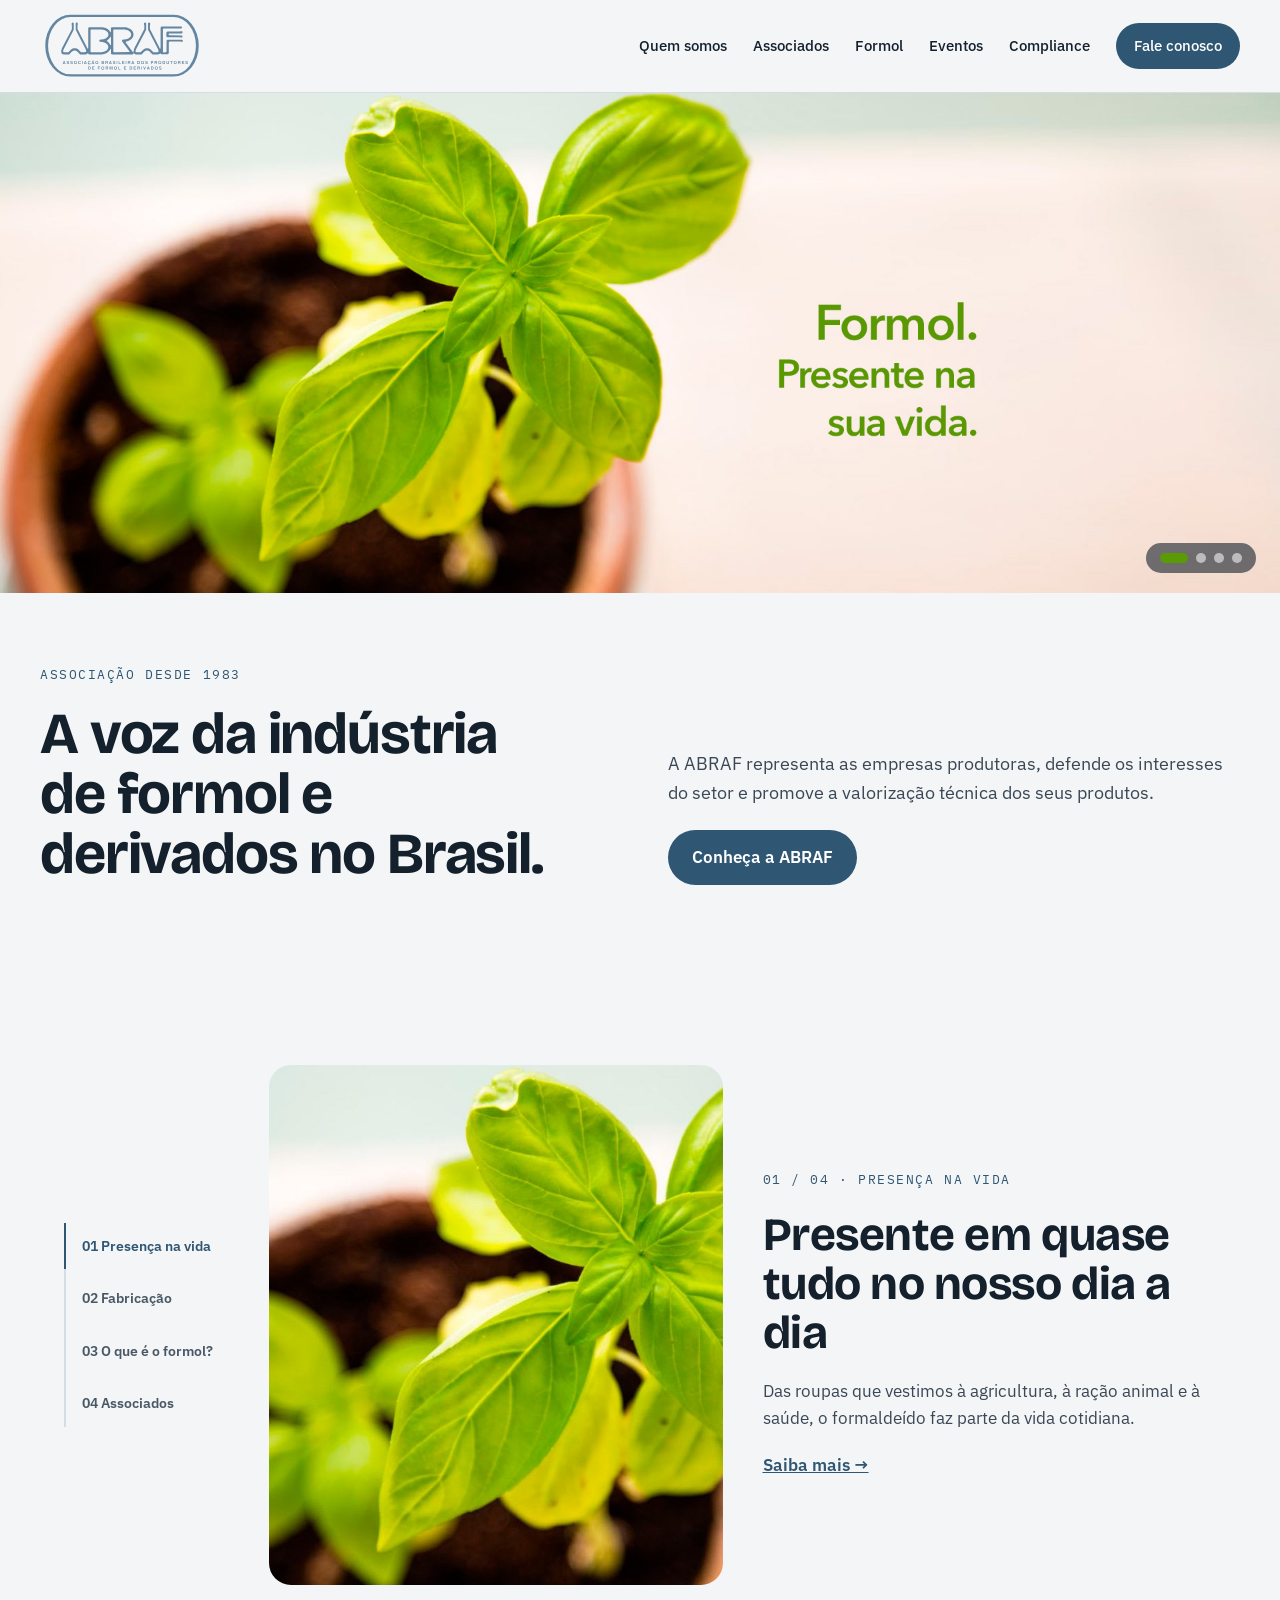
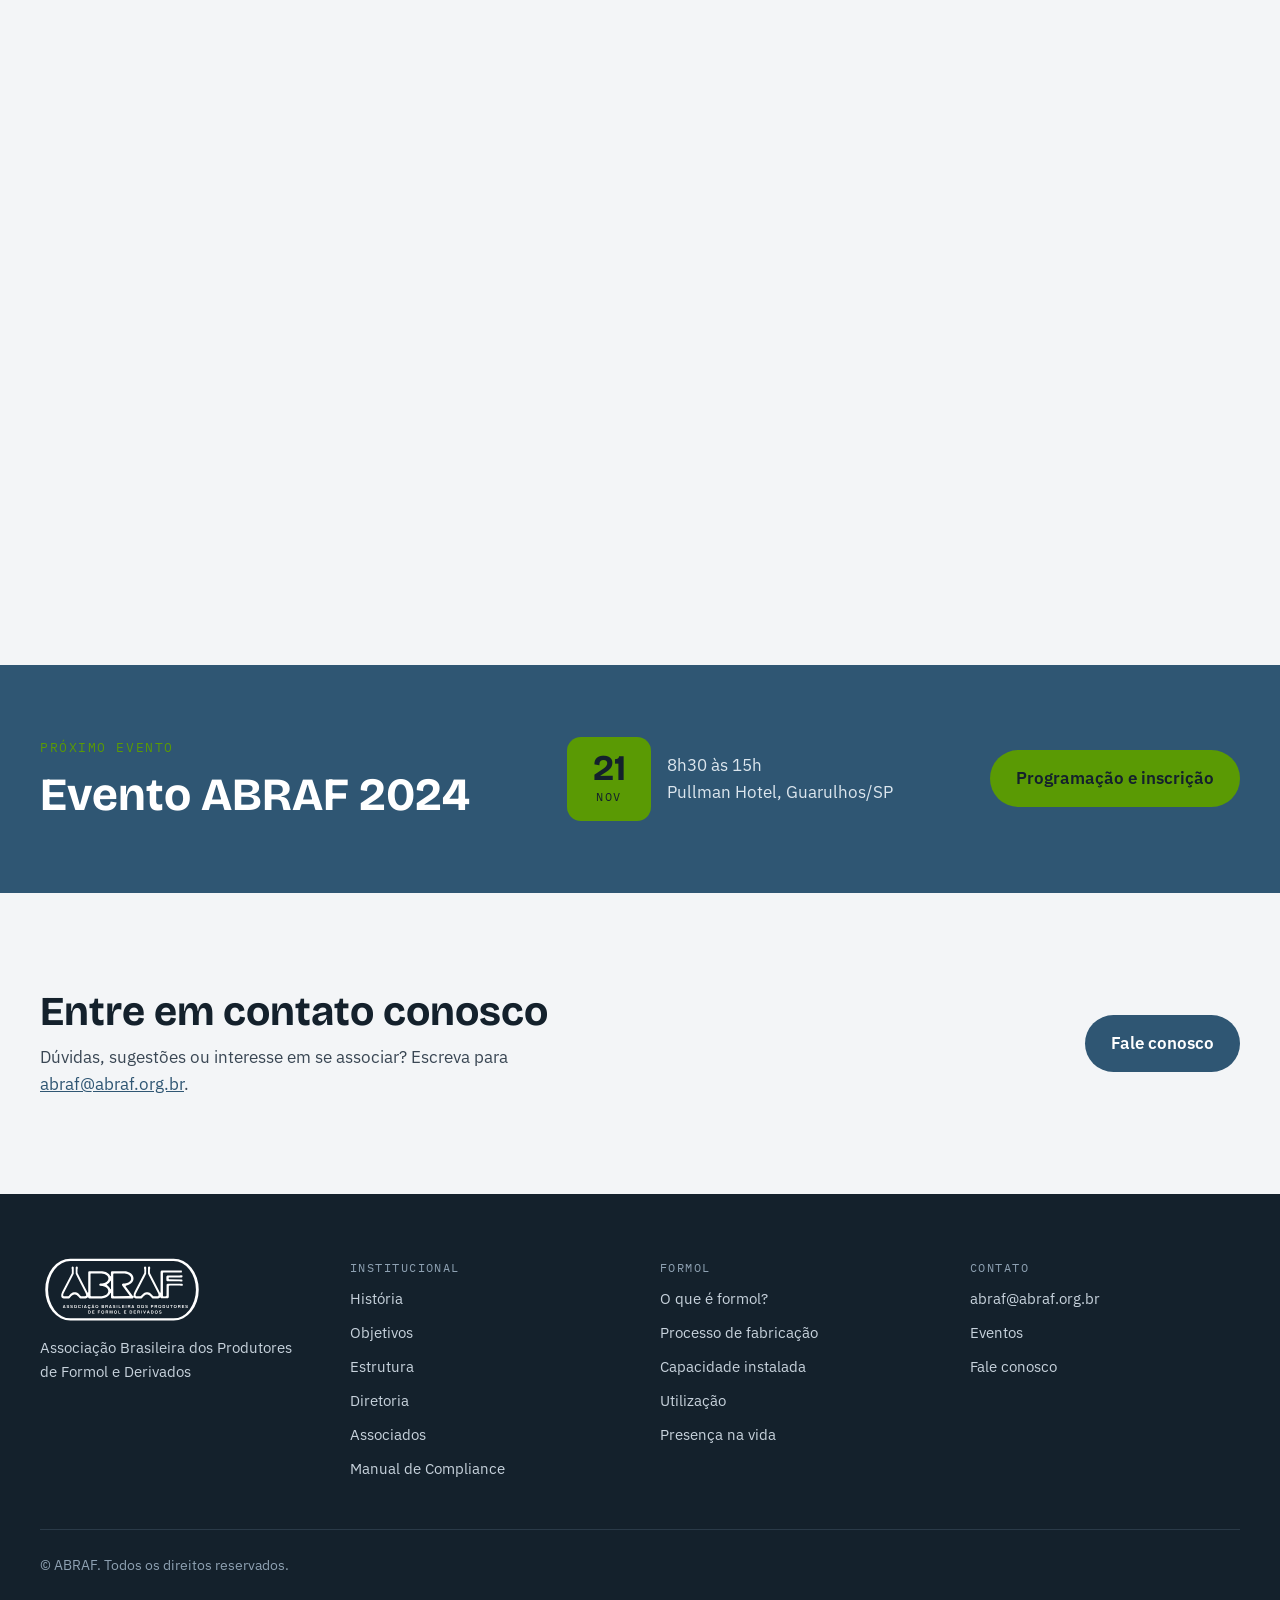
==== index.html @ f97d3451 "Primeira versão do novo site da ABRAF Site estático (HTML, CSS e JS puro) com as páginas Início, Que" ====
<!doctype html>
<html lang="pt-BR">
<head>
<meta charset="utf-8">
<meta name="viewport" content="width=device-width, initial-scale=1">
<title>ABRAF — Associação Brasileira dos Produtores de Formol e Derivados</title>
<meta name="description" content="A ABRAF representa as empresas produtoras de formol e derivados no Brasil e promove o desenvolvimento, a proteção e a valorização técnica dos seus produtos.">
<meta property="og:type" content="website">
<meta property="og:title" content="ABRAF — Associação Brasileira dos Produtores de Formol e Derivados">
<meta property="og:description" content="A ABRAF representa as empresas produtoras de formol e derivados no Brasil e promove o desenvolvimento, a proteção e a valorização técnica dos seus produtos.">
<meta property="og:image" content="img/banner-1-presente-na-sua-vida.jpg">
<meta property="og:locale" content="pt_BR">
<link rel="icon" href="img/favicon.svg" type="image/svg+xml">
<link rel="preconnect" href="https://fonts.googleapis.com">
<link rel="preconnect" href="https://fonts.gstatic.com" crossorigin>
<link href="https://fonts.googleapis.com/css2?family=Bricolage+Grotesque:opsz,wght@12..96,500;12..96,700&amp;family=IBM+Plex+Mono:wght@500&amp;family=IBM+Plex+Sans:wght@400;500;600&amp;display=swap" rel="stylesheet">
<link rel="stylesheet" href="css/style.css">
<script src="js/site.js" defer></script>
</head>
<body>
<div style="font-family: 'IBM Plex Sans', system-ui, sans-serif; color: #14212C; background: #F3F5F7; font-size: 17px; line-height: 1.6">

<header style="position: sticky; top: 0; z-index: 20; border-bottom: 1px solid #D5DCE3; background: #F3F5F7">
<div style="max-width: 1200px; margin: 0 auto; padding: 14px 24px; display: flex; flex-wrap: wrap; align-items: center; justify-content: space-between; gap: 16px">
<a href="index.html" aria-label="ABRAF — página inicial" style="display: flex; align-items: center; text-decoration: none; color: #14212C">
<img src="img/logo-abraf.svg" alt="ABRAF — Associação Brasileira dos Produtores de Formol e Derivados" style="height: 64px; width: auto; display: block">
</a>
<nav class="navlinks" aria-label="Principal" style="display: flex; flex-wrap: wrap; align-items: center; gap: 6px 26px; font-size: 15px; font-weight: 500">
<a class="nl" href="quem-somos.html">Quem somos</a>
<a class="nl" href="quem-somos.html#associados">Associados</a>
<a class="nl" href="formol.html">Formol</a>
<a class="nl" href="eventos.html">Eventos</a>
<a class="nl" href="compliance.html">Compliance</a>
<a class="btn-p" href="contato.html" style="background: #2F5673; color: #FFFFFF; text-decoration: none; padding: 11px 18px; border-radius: 999px">Fale conosco</a>
</nav>
<button class="burger" type="button" aria-label="Abrir menu" aria-expanded="false" aria-controls="menu-mobile" data-menu-toggle style="width: 48px; height: 48px; align-items: center; justify-content: center; background: transparent; border: 1px solid #D5DCE3; border-radius: 12px; color: #14212C; cursor: pointer; padding: 0">
<span class="icon-open"><svg width="22" height="22" viewBox="0 0 24 24" fill="none" stroke="currentColor" stroke-width="2" stroke-linecap="round" aria-hidden="true"><path d="M4 7h16"></path><path d="M4 12h16"></path><path d="M4 17h16"></path></svg></span>
<span class="icon-close"><svg width="22" height="22" viewBox="0 0 24 24" fill="none" stroke="currentColor" stroke-width="2" stroke-linecap="round" aria-hidden="true"><path d="M6 6l12 12"></path><path d="M18 6L6 18"></path></svg></span>
</button>
</div>
<nav class="mpanel" id="menu-mobile" aria-label="Menu" hidden style="flex-direction: column; padding: 8px 24px 24px; border-top: 1px solid #D5DCE3; background: #F3F5F7">
<a class="mlink" href="quem-somos.html" style="display: flex; align-items: center; min-height: 48px; border-bottom: 1px solid #E6EBF0; font-weight: 500; font-size: 17px">Quem somos</a>
<a class="mlink" href="quem-somos.html#associados" style="display: flex; align-items: center; min-height: 48px; border-bottom: 1px solid #E6EBF0; font-weight: 500; font-size: 17px">Associados</a>
<a class="mlink" href="formol.html" style="display: flex; align-items: center; min-height: 48px; border-bottom: 1px solid #E6EBF0; font-weight: 500; font-size: 17px">Formol</a>
<a class="mlink" href="eventos.html" style="display: flex; align-items: center; min-height: 48px; border-bottom: 1px solid #E6EBF0; font-weight: 500; font-size: 17px">Eventos</a>
<a class="mlink" href="compliance.html" style="display: flex; align-items: center; min-height: 48px; border-bottom: 1px solid #E6EBF0; font-weight: 500; font-size: 17px">Compliance</a>
<a class="btn-p" href="contato.html" style="margin-top: 12px; background: #2F5673; color: #FFFFFF; text-decoration: none; font-weight: 600; padding: 14px 22px; border-radius: 999px; text-align: center">Fale conosco</a>
</nav>
</header>

<section aria-label="Destaques" style="position: relative; width: 100%; aspect-ratio: 1920 / 750; max-height: 750px; overflow: hidden; background: #14212C">
<div class="slide is-active"><img src="img/banner-1-presente-na-sua-vida.jpg" alt="Muda de manjericão em um vaso, com o texto: Formol. Presente na sua vida." style="width: 100%; height: 100%; object-fit: cover; display: block"></div>
<div class="slide"><img src="img/banner-2-resinas-moveleira.jpg" alt="Sala com móveis planejados em madeira, com o texto: Resinas termofixas para a indústria moveleira." style="width: 100%; height: 100%; object-fit: cover; display: block"></div>
<div class="slide"><img src="img/banner-3-impregnacao-tintas.jpg" alt="Tecido estampado em zigue-zague colorido, com o texto: Matéria-prima para impregnação de tintas." style="width: 100%; height: 100%; object-fit: cover; display: block"></div>
<div class="slide"><img src="img/banner-4-extracao-petroleo.jpg" alt="Cavalos de bombeio de petróleo ao pôr do sol, com o texto: Operações de extração de petróleo." style="width: 100%; height: 100%; object-fit: cover; display: block"></div>
<div role="group" aria-label="Escolher destaque" style="position: absolute; z-index: 2; right: 24px; bottom: 20px; display: flex; align-items: center; gap: 8px; background: rgba(20, 33, 44, 0.6); padding: 10px 14px; border-radius: 999px">
<button type="button" aria-label="Destaque 1" class="dot is-active" data-slide="0"></button>
<button type="button" aria-label="Destaque 2" class="dot" data-slide="1"></button>
<button type="button" aria-label="Destaque 3" class="dot" data-slide="2"></button>
<button type="button" aria-label="Destaque 4" class="dot" data-slide="3"></button>
</div>
</section>

<section style="max-width: 1200px; margin: 0 auto; padding: 72px 24px 80px; display: grid; grid-template-columns: repeat(auto-fit, minmax(min(440px, 100%), 1fr)); gap: 32px 56px; align-items: end">
<div style="display: flex; flex-direction: column; gap: 18px">
<span style="font-family: 'IBM Plex Mono', ui-monospace, monospace; font-size: 13px; letter-spacing: 0.12em; text-transform: uppercase; color: #2F5673">Associação desde 1983</span>
<h1 style="margin: 0; font-family: 'Bricolage Grotesque', system-ui, sans-serif; font-weight: 700; font-size: clamp(34px, 4.6vw, 58px); line-height: 1.04; letter-spacing: -0.02em; text-wrap: balance">A voz da indústria de formol e derivados no Brasil.</h1>
</div>
<div style="display: flex; flex-direction: column; gap: 22px; align-items: flex-start">
<p style="margin: 0; font-size: 18px; color: #3A4754; text-wrap: pretty">A ABRAF representa as empresas produtoras, defende os interesses do setor e promove a valorização técnica dos seus produtos.</p>
<a class="btn-p" href="quem-somos.html" style="background: #2F5673; color: #FFFFFF; text-decoration: none; font-weight: 600; padding: 14px 24px; border-radius: 999px">Conheça a ABRAF</a>
</div>
</section>

<section class="story" aria-label="Conheça o formol" data-story style="position: relative; height: 2900px; background: #F3F5F7">
<div class="story-marker" data-marker="0" style="position: absolute; top: 0; left: 0; width: 1px; height: 1px"></div>
<div class="story-marker" data-marker="1" style="position: absolute; top: 700px; left: 0; width: 1px; height: 1px"></div>
<div class="story-marker" data-marker="2" style="position: absolute; top: 1400px; left: 0; width: 1px; height: 1px"></div>
<div class="story-marker" data-marker="3" style="position: absolute; top: 2100px; left: 0; width: 1px; height: 1px"></div>
<div class="story-stage" style="position: sticky; top: 93px; height: 720px; overflow: hidden">
<div style="max-width: 1200px; height: 100%; margin: 0 auto; padding: 0 24px; box-sizing: border-box; display: flex; gap: 40px; align-items: center">

<nav class="story-rail" aria-label="Capítulos" style="display: flex; flex-direction: column; gap: 6px; flex: 0 0 auto; border-left: 2px solid #D5DCE3">
<button class="rail is-active" type="button" data-goto="0">01 Presença na vida</button>
<button class="rail" type="button" data-goto="1">02 Fabricação</button>
<button class="rail" type="button" data-goto="2">03 O que é o formol?</button>
<button class="rail" type="button" data-goto="3">04 Associados</button>
</nav>

<div class="story-chapters" style="position: relative; flex: 1 1 0; min-width: 0; height: 600px">

<article class="chapter is-active" data-chapter="0">
<div style="display: grid; grid-template-columns: repeat(auto-fit, minmax(min(340px, 100%), 1fr)); gap: 40px; align-items: center; height: 100%">
<img src="img/presenca-na-vida.jpg" alt="Muda de manjericão em um vaso" style="width: 100%; height: min(520px, 100%); min-height: 240px; object-fit: cover; border-radius: 22px; display: block">
<div style="display: flex; flex-direction: column; gap: 20px">
<span style="font-family: 'IBM Plex Mono', ui-monospace, monospace; font-size: 13px; letter-spacing: 0.12em; color: #2F5673">01 / 04 · PRESENÇA NA VIDA</span>
<h2 style="margin: 0; font-family: 'Bricolage Grotesque', system-ui, sans-serif; font-weight: 700; font-size: clamp(30px, 3.6vw, 48px); line-height: 1.06; letter-spacing: -0.01em">Presente em quase tudo no nosso dia a dia</h2>
<p style="margin: 0; color: #3A4754">Das roupas que vestimos à agricultura, à ração animal e à saúde, o formaldeído faz parte da vida cotidiana.</p>
<a href="formol.html" style="font-weight: 600">Saiba mais →</a>
</div>
</div>
</article>

<article class="chapter" data-chapter="1">
<div style="display: grid; grid-template-columns: repeat(auto-fit, minmax(min(340px, 100%), 1fr)); gap: 40px; align-items: center; height: 100%">
<img src="img/industria.jpg" alt="Complexo industrial com torres e chaminés sob céu azul" style="width: 100%; height: min(520px, 100%); min-height: 240px; object-fit: cover; border-radius: 22px; display: block">
<div style="display: flex; flex-direction: column; gap: 20px">
<span style="font-family: 'IBM Plex Mono', ui-monospace, monospace; font-size: 13px; letter-spacing: 0.12em; color: #2F5673">02 / 04 · PROCESSO DE FABRICAÇÃO</span>
<h2 style="margin: 0; font-family: 'Bricolage Grotesque', system-ui, sans-serif; font-weight: 700; font-size: clamp(30px, 3.6vw, 48px); line-height: 1.06; letter-spacing: -0.01em">Do metanol à solução de formol</h2>
<p style="margin: 0; color: #3A4754">O metanol é vaporizado, misturado com ar e oxidado em leito catalítico de prata ou de óxido de ferro-molibdênio. O gás formado é absorvido em água, na concentração desejada.</p>
<ol style="margin: 0; padding: 0; list-style: none; display: flex; flex-wrap: wrap; gap: 8px; font-size: 14px; font-weight: 600">
<li style="background: #E6EBF0; border-radius: 999px; padding: 8px 14px">Metanol</li>
<li style="background: #E6EBF0; border-radius: 999px; padding: 8px 14px">+ Ar</li>
<li style="background: #E6EBF0; border-radius: 999px; padding: 8px 14px">Catalisador</li>
<li style="background: #E6EBF0; border-radius: 999px; padding: 8px 14px">Absorção em água</li>
<li style="background: #2F5673; color: #FFFFFF; border-radius: 999px; padding: 8px 14px">Formol</li>
</ol>
<a href="formol.html" style="font-weight: 600">Ver as 6 etapas →</a>
</div>
</div>
</article>

<article class="chapter" data-chapter="2">
<div style="display: grid; grid-template-columns: repeat(auto-fit, minmax(min(340px, 100%), 1fr)); gap: 40px; align-items: center; height: 100%">
<div style="height: min(520px, 100%); min-height: 240px; border-radius: 22px; background: #FFFFFF; border: 1px solid #D5DCE3; display: flex; align-items: center; justify-content: center; overflow: hidden; padding: 24px; box-sizing: border-box"><img src="img/molecula-formaldeido.svg" alt="Modelo 3D da molécula de formaldeído: um carbono ligado a dois hidrogênios e a um oxigênio" style="width: 100%; max-width: 560px; height: auto; display: block"></div>
<div style="display: flex; flex-direction: column; gap: 20px">
<span style="font-family: 'IBM Plex Mono', ui-monospace, monospace; font-size: 13px; letter-spacing: 0.12em; color: #2F5673">03 / 04 · O QUE É O FORMOL?</span>
<h2 style="margin: 0; font-family: 'Bricolage Grotesque', system-ui, sans-serif; font-weight: 700; font-size: clamp(30px, 3.6vw, 48px); line-height: 1.06; letter-spacing: -0.01em">Uma molécula simples: CH₂O</h2>
<p style="margin: 0; color: #3A4754">Formol é a solução aquosa de formaldeído, o mais simples dos aldeídos, comercializada tipicamente na base de 37%.</p>
<a href="formol.html" style="font-weight: 600">Veja a fórmula em detalhes →</a>
</div>
</div>
</article>

<article class="chapter" data-chapter="3">
<div style="display: grid; grid-template-columns: repeat(auto-fit, minmax(min(340px, 100%), 1fr)); gap: 40px; align-items: center; height: 100%">
<div role="list" aria-label="Empresas associadas" style="height: min(520px, 100%); min-height: 240px; border-radius: 22px; background: #FFFFFF; border: 1px solid #D5DCE3; padding: 40px; box-sizing: border-box; display: grid; grid-template-columns: repeat(auto-fit, minmax(min(140px, 100%), 1fr)); gap: 40px 24px; align-items: center; justify-items: center; align-content: center">
<img src="img/associados/duratex.png" alt="Duratex" style="max-height: 64px; max-width: 100%; width: auto; height: auto; object-fit: contain; display: block">
<img src="img/associados/gpc.png" alt="GPC Química" style="max-height: 64px; max-width: 100%; width: auto; height: auto; object-fit: contain; display: block">
<img src="img/associados/hexion.png" alt="Hexion" style="max-height: 64px; max-width: 100%; width: auto; height: auto; object-fit: contain; display: block">
<img src="img/associados/sigroup.png" alt="SI Group" style="max-height: 64px; max-width: 100%; width: auto; height: auto; object-fit: contain; display: block">
<img src="img/associados/rhodia.png" alt="Rhodia — Solvay Group" style="max-height: 64px; max-width: 100%; width: auto; height: auto; object-fit: contain; display: block">
<img src="img/associados/scc.png" alt="Southern Chemical Corporation" style="max-height: 64px; max-width: 100%; width: auto; height: auto; object-fit: contain; display: block">
</div>
<div style="display: flex; flex-direction: column; gap: 20px">
<span style="font-family: 'IBM Plex Mono', ui-monospace, monospace; font-size: 13px; letter-spacing: 0.12em; color: #2F5673">04 / 04 · ASSOCIADOS</span>
<div style="display: flex; align-items: baseline; gap: 16px; flex-wrap: wrap">
<span style="font-family: 'Bricolage Grotesque', system-ui, sans-serif; font-weight: 700; font-size: clamp(64px, 8vw, 104px); line-height: 0.9; color: #2F5673">80%</span>
<span style="color: #3A4754; max-width: 14em">da capacidade de produção de formaldeído no Brasil</span>
</div>
<p style="margin: 0; color: #3A4754">É o que as empresas associadas à ABRAF representam juntas, num setor cuja capacidade instalada cresceu 17,2% em 3 anos.</p>
<a href="quem-somos.html" style="font-weight: 600">Conheça nossos associados →</a>
</div>
</div>
</article>

</div>
</div>
<div class="story-progress" aria-hidden="true" style="position: absolute; left: 0; right: 0; bottom: 0; height: 3px; background: #E1E6EB"><div class="story-bar"></div></div>
</div>
</section>

<section style="background: #2F5673; color: #FFFFFF">
<div style="max-width: 1200px; margin: 0 auto; padding: 72px 24px; display: flex; flex-wrap: wrap; align-items: center; justify-content: space-between; gap: 32px 48px">
<div style="display: flex; flex-direction: column; gap: 12px">
<span style="font-family: 'IBM Plex Mono', ui-monospace, monospace; font-size: 13px; letter-spacing: 0.12em; text-transform: uppercase; color: #5A9A04">Próximo evento</span>
<h2 style="margin: 0; font-family: 'Bricolage Grotesque', system-ui, sans-serif; font-weight: 700; font-size: clamp(32px, 3.6vw, 48px); line-height: 1.06">Evento ABRAF 2024</h2>
</div>
<div style="display: flex; gap: 16px; align-items: center">
<div style="display: flex; flex-direction: column; align-items: center; justify-content: center; background: #5A9A04; color: #14212C; border-radius: 14px; width: 84px; height: 84px; flex-shrink: 0"><span style="font-family: 'Bricolage Grotesque', system-ui, sans-serif; font-weight: 700; font-size: 36px; line-height: 1">21</span><span style="font-family: 'IBM Plex Mono', ui-monospace, monospace; font-size: 12px; letter-spacing: 0.12em">NOV</span></div>
<span style="color: #DCE6EE">8h30 às 15h<br>Pullman Hotel, Guarulhos/SP</span>
</div>
<a class="btn-a" href="eventos.html" style="background: #5A9A04; color: #14212C; text-decoration: none; font-weight: 600; padding: 15px 26px; border-radius: 999px">Programação e inscrição</a>
</div>
</section>

<section style="max-width: 1200px; margin: 0 auto; padding: 96px 24px; display: flex; flex-wrap: wrap; justify-content: space-between; align-items: center; gap: 32px">
<div style="display: flex; flex-direction: column; gap: 10px; max-width: 620px">
<h2 style="margin: 0; font-family: 'Bricolage Grotesque', system-ui, sans-serif; font-weight: 700; font-size: clamp(30px, 3.2vw, 42px); line-height: 1.1">Entre em contato conosco</h2>
<p style="margin: 0; color: #3A4754">Dúvidas, sugestões ou interesse em se associar? Escreva para <a href="mailto:abraf@abraf.org.br">abraf@abraf.org.br</a>.</p>
</div>
<a class="btn-p" href="contato.html" style="background: #2F5673; color: #FFFFFF; text-decoration: none; font-weight: 600; padding: 15px 26px; border-radius: 999px">Fale conosco</a>
</section>

<footer style="background: #14212C; color: #C7D2DC; font-size: 15px">
<div style="max-width: 1200px; margin: 0 auto; padding: 64px 24px 32px; display: flex; flex-direction: column; gap: 48px">
<div style="display: grid; grid-template-columns: repeat(auto-fit, minmax(min(200px, 100%), 1fr)); gap: 40px">
<div style="display: flex; flex-direction: column; gap: 14px">
<img src="img/logo-abraf-branco.svg" alt="ABRAF — Associação Brasileira dos Produtores de Formol e Derivados" style="height: 64px; width: auto; display: block; align-self: flex-start">
<span>Associação Brasileira dos Produtores de Formol e Derivados</span>
</div>
<nav aria-label="Institucional" style="display: flex; flex-direction: column; gap: 10px">
<span style="font-family: 'IBM Plex Mono', ui-monospace, monospace; font-size: 12px; letter-spacing: 0.12em; color: #8EA1B2">INSTITUCIONAL</span>
<a class="fl" href="quem-somos.html#historia">História</a>
<a class="fl" href="quem-somos.html#objetivos">Objetivos</a>
<a class="fl" href="quem-somos.html#estrutura">Estrutura</a>
<a class="fl" href="quem-somos.html#diretoria">Diretoria</a>
<a class="fl" href="quem-somos.html#associados">Associados</a>
<a class="fl" href="compliance.html">Manual de Compliance</a>
</nav>
<nav aria-label="Formol" style="display: flex; flex-direction: column; gap: 10px">
<span style="font-family: 'IBM Plex Mono', ui-monospace, monospace; font-size: 12px; letter-spacing: 0.12em; color: #8EA1B2">FORMOL</span>
<a class="fl" href="formol.html#oquee">O que é formol?</a>
<a class="fl" href="formol.html#fabricacao">Processo de fabricação</a>
<a class="fl" href="formol.html#capacidade">Capacidade instalada</a>
<a class="fl" href="formol.html#utilizacao">Utilização</a>
<a class="fl" href="formol.html#presenca">Presença na vida</a>
</nav>
<div style="display: flex; flex-direction: column; gap: 10px">
<span style="font-family: 'IBM Plex Mono', ui-monospace, monospace; font-size: 12px; letter-spacing: 0.12em; color: #8EA1B2">CONTATO</span>
<a class="fl" href="mailto:abraf@abraf.org.br">abraf@abraf.org.br</a>
<a class="fl" href="eventos.html">Eventos</a>
<a class="fl" href="contato.html">Fale conosco</a>
</div>
</div>
<div style="border-top: 1px solid #2A3A48; padding-top: 24px; font-size: 14px; color: #8EA1B2">© ABRAF. Todos os direitos reservados.</div>
</div>
</footer>

</div>
</body>
</html>
---- css/style.css ----
/* Estilos globais do site da ABRAF. A maior parte do visual está nos atributos style de cada página. */
body{margin:0;background:#F3F5F7}
a{color:#2F5673}a:hover{color:#213E54}
.nl{color:#14212C;text-decoration:none}.nl:hover{color:#2F5673;text-decoration:underline;text-underline-offset:4px}
.fl{color:#C7D2DC;text-decoration:none}.fl:hover{color:#FFFFFF}
.btn-p:hover{background:#213E54 !important;color:#FFFFFF !important}
.rail:hover{color:#2F5673 !important}
.btn-a:hover{background:#6DB30A !important;color:#14212C !important}
@media (prefers-reduced-motion: reduce){*{transition:none !important}}
.burger{display:none}.mpanel{display:none}
@media (max-width: 860px){.navlinks{display:none !important}.burger{display:flex !important}.mpanel{display:flex}}
.mlink{color:#14212C;text-decoration:none}.mlink:hover{color:#2F5673}
.chip:hover{border-color:#2F5673 !important;color:#2F5673 !important}
.fld:focus{outline:2px solid #2F5673;outline-offset:1px;border-color:#2F5673 !important}

/* ---- Estados controlados por js/site.js ---- */
[hidden]{display:none !important}
html{scroll-behavior:smooth}
section[id]{scroll-margin-top:96px}
img{max-width:100%}
.hp{position:absolute;left:-9999px}
.burger .icon-close{display:none}
.burger[aria-expanded="true"] .icon-open{display:none}
.burger[aria-expanded="true"] .icon-close{display:block}
.burger span{display:flex}
/* Banner rotativo */
.slide{position:absolute;inset:0;opacity:0;transition:opacity 1.2s ease}
.slide.is-active{opacity:1}
.dot{width:10px;height:10px;padding:0;border:0;border-radius:999px;cursor:pointer;transition:width .3s;background:rgba(255,255,255,.55)}
.dot.is-active{width:28px;background:#5A9A04}
/* Seção "Conheça o formol" com scroll */
.chapter{position:absolute;inset:0;opacity:0;visibility:hidden;transform:translateY(32px);pointer-events:none;transition:opacity .6s ease,transform .6s ease,visibility .6s}
.chapter.is-before{transform:translateY(-32px)}
.chapter.is-active{opacity:1;visibility:visible;transform:none;pointer-events:auto}
.rail{font:inherit;font-size:14px;font-weight:600;text-align:left;background:none;border:0;cursor:pointer;padding:12px 16px;min-height:44px;margin-left:-2px;border-left:2px solid transparent;color:#4A5866}
.rail.is-active{border-left-color:#2F5673;color:#2F5673}
.story-bar{height:100%;width:25%;background:#2F5673;transition:width .3s ease}
@media (max-width: 860px){
.story{height:auto !important;padding:48px 0}
.story-marker,.story-rail,.story-progress{display:none !important}
.story-stage{position:static !important;height:auto !important;overflow:visible !important}
.story-stage>div{height:auto !important}
.story-chapters{height:auto !important;display:flex;flex-direction:column;gap:64px}
.chapter{position:static;opacity:1;visibility:visible;transform:none;pointer-events:auto}
.chapter img,.chapter>div>div:first-child{height:260px !important;min-height:0 !important}
.chapter>div>div[role="list"]{height:auto !important;padding:24px !important}
[aria-label="Escolher destaque"]{top:8px;bottom:auto !important;right:8px !important;padding:6px 10px !important}
}
@media (max-width: 600px){
.org-top{flex-wrap:nowrap !important}
.org-top>div:nth-child(n+4){display:none}
.org-top>div:nth-child(2){width:20px !important}
.org-top>div:nth-child(odd){padding:12px 18px !important;font-size:18px !important}
}
@media (prefers-reduced-motion: reduce){html{scroll-behavior:auto}}
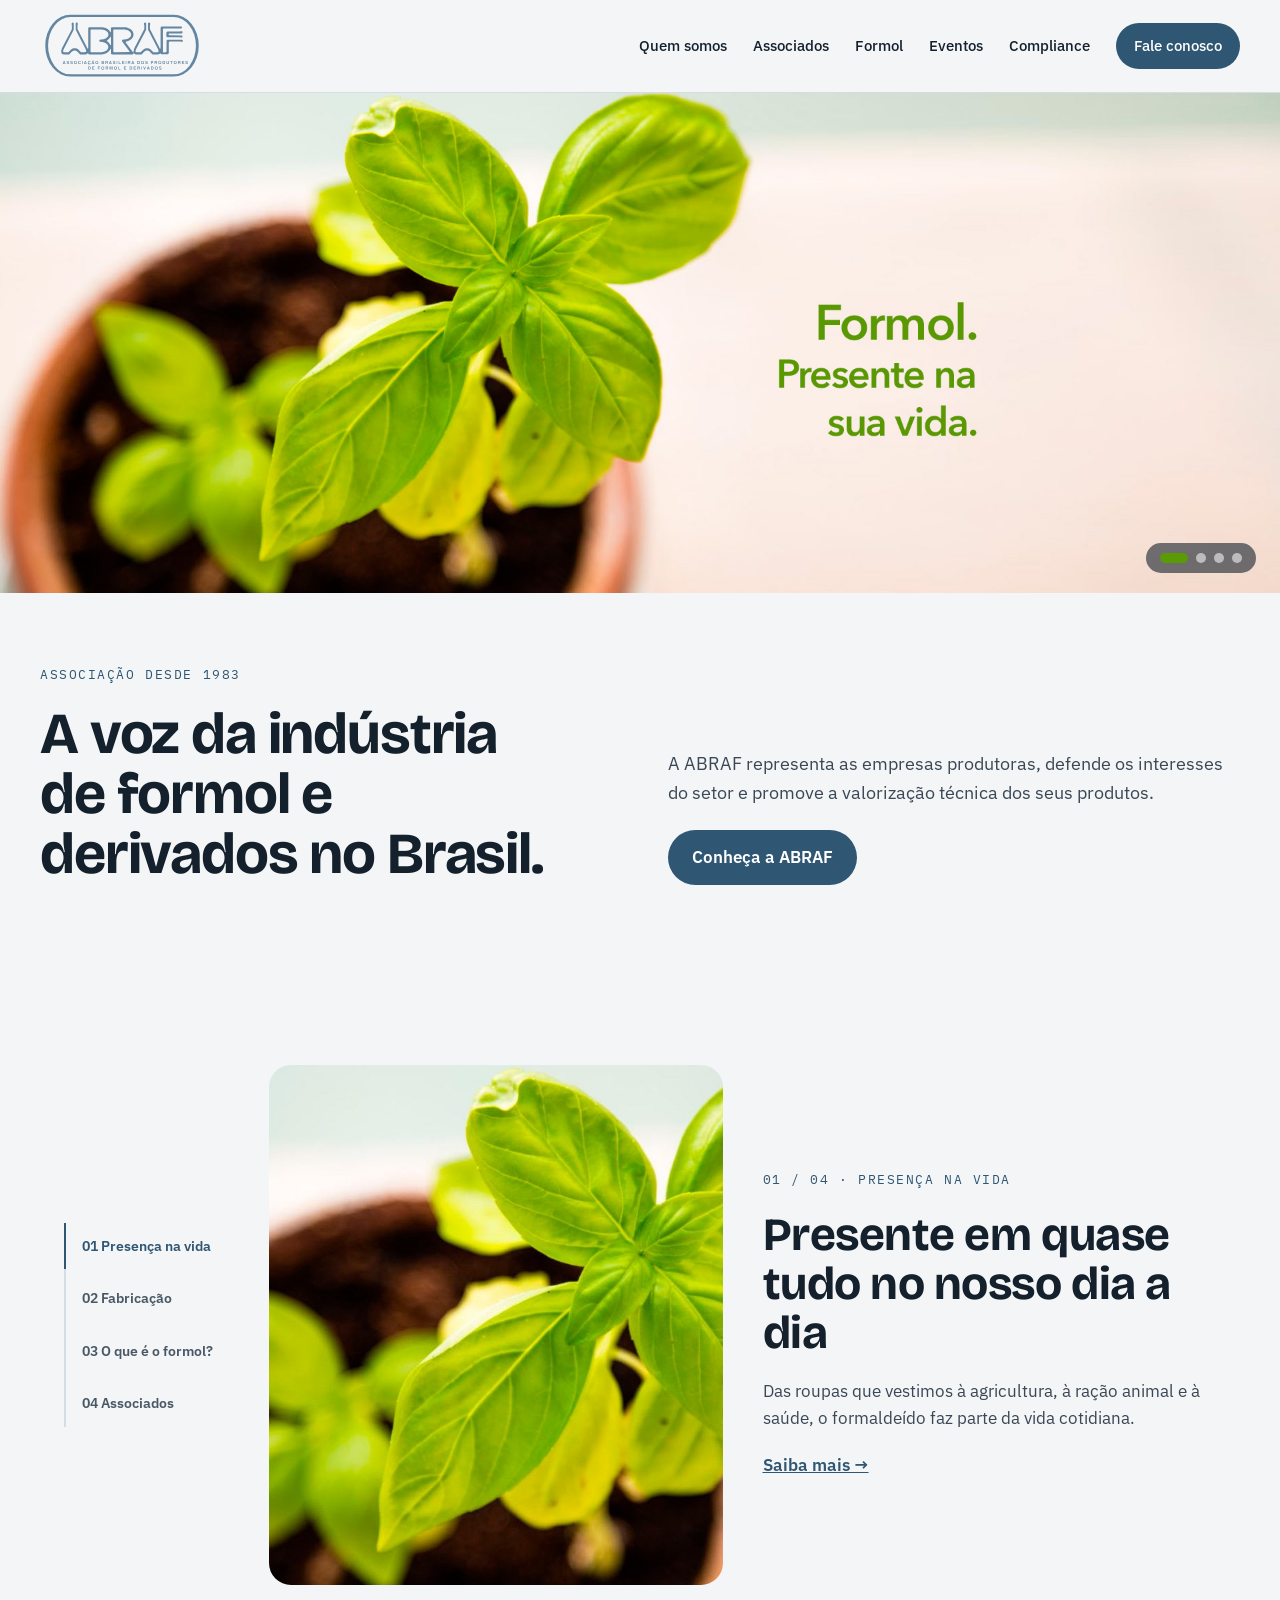
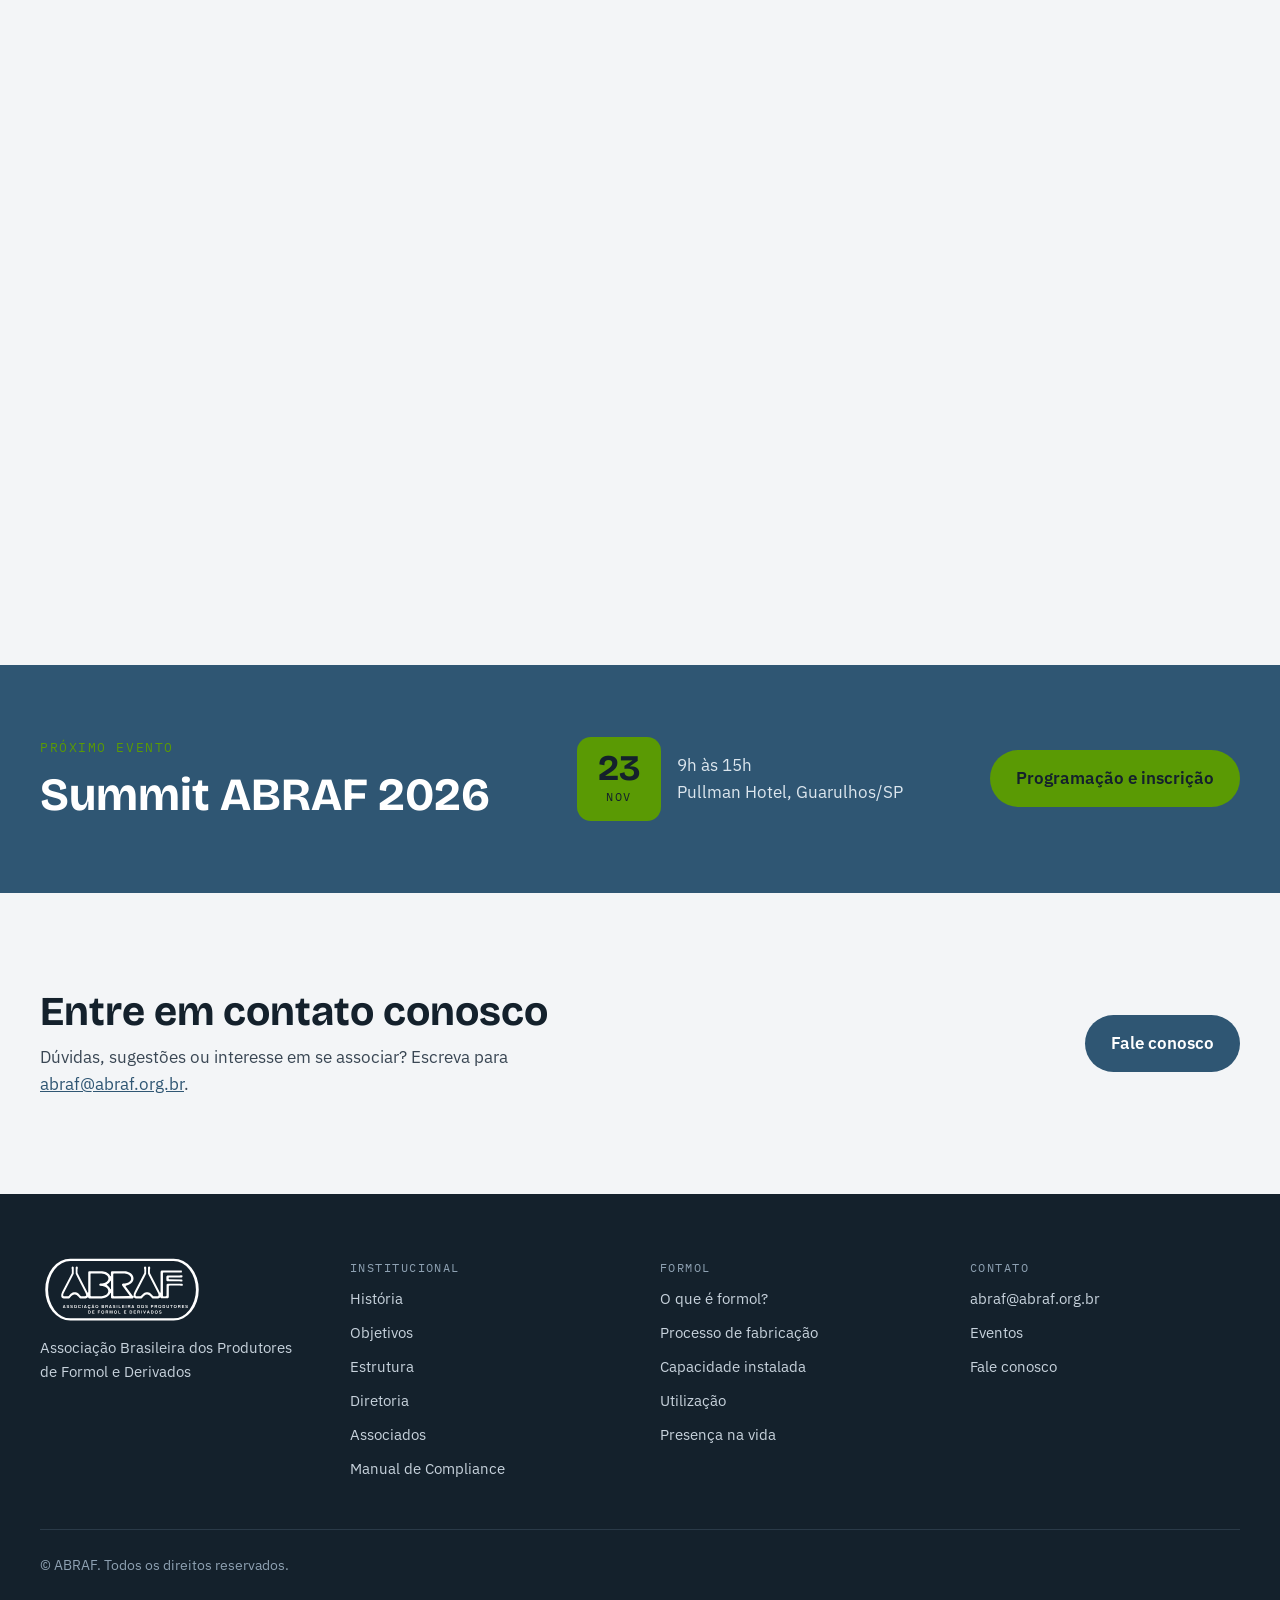
==== commit 1ab55774: "Atualiza evento para o Summit ABRAF 2026 - Eventos: Summit ABRAF 2026 em 23/11/2026, 9h às 15h, Pull" ====
--- a/index.html
+++ b/index.html
@@ -135,12 +135,10 @@
 <article class="chapter" data-chapter="3">
 <div style="display: grid; grid-template-columns: repeat(auto-fit, minmax(min(340px, 100%), 1fr)); gap: 40px; align-items: center; height: 100%">
 <div role="list" aria-label="Empresas associadas" style="height: min(520px, 100%); min-height: 240px; border-radius: 22px; background: #FFFFFF; border: 1px solid #D5DCE3; padding: 40px; box-sizing: border-box; display: grid; grid-template-columns: repeat(auto-fit, minmax(min(140px, 100%), 1fr)); gap: 40px 24px; align-items: center; justify-items: center; align-content: center">
-<img src="img/associados/duratex.png" alt="Duratex" style="max-height: 64px; max-width: 100%; width: auto; height: auto; object-fit: contain; display: block">
-<img src="img/associados/gpc.png" alt="GPC Química" style="max-height: 64px; max-width: 100%; width: auto; height: auto; object-fit: contain; display: block">
-<img src="img/associados/hexion.png" alt="Hexion" style="max-height: 64px; max-width: 100%; width: auto; height: auto; object-fit: contain; display: block">
-<img src="img/associados/sigroup.png" alt="SI Group" style="max-height: 64px; max-width: 100%; width: auto; height: auto; object-fit: contain; display: block">
-<img src="img/associados/rhodia.png" alt="Rhodia — Solvay Group" style="max-height: 64px; max-width: 100%; width: auto; height: auto; object-fit: contain; display: block">
-<img src="img/associados/scc.png" alt="Southern Chemical Corporation" style="max-height: 64px; max-width: 100%; width: auto; height: auto; object-fit: contain; display: block">
+<img src="img/associados/dexco.png" alt="Dexco" style="max-height: 64px; max-width: min(100%, 150px); width: auto; height: auto; object-fit: contain; display: block">
+<img src="img/associados/gpc.png" alt="GPC Química" style="max-height: 64px; max-width: min(100%, 150px); width: auto; height: auto; object-fit: contain; display: block">
+<img src="img/associados/hexion.png" alt="Hexion" style="max-height: 64px; max-width: min(100%, 150px); width: auto; height: auto; object-fit: contain; display: block">
+<img src="img/associados/valenz.png" alt="Valenz" style="max-height: 64px; max-width: min(100%, 150px); width: auto; height: auto; object-fit: contain; display: block">
 </div>
 <div style="display: flex; flex-direction: column; gap: 20px">
 <span style="font-family: 'IBM Plex Mono', ui-monospace, monospace; font-size: 13px; letter-spacing: 0.12em; color: #2F5673">04 / 04 · ASSOCIADOS</span>
@@ -164,11 +162,11 @@
 <div style="max-width: 1200px; margin: 0 auto; padding: 72px 24px; display: flex; flex-wrap: wrap; align-items: center; justify-content: space-between; gap: 32px 48px">
 <div style="display: flex; flex-direction: column; gap: 12px">
 <span style="font-family: 'IBM Plex Mono', ui-monospace, monospace; font-size: 13px; letter-spacing: 0.12em; text-transform: uppercase; color: #5A9A04">Próximo evento</span>
-<h2 style="margin: 0; font-family: 'Bricolage Grotesque', system-ui, sans-serif; font-weight: 700; font-size: clamp(32px, 3.6vw, 48px); line-height: 1.06">Evento ABRAF 2024</h2>
+<h2 style="margin: 0; font-family: 'Bricolage Grotesque', system-ui, sans-serif; font-weight: 700; font-size: clamp(32px, 3.6vw, 48px); line-height: 1.06">Summit ABRAF 2026</h2>
 </div>
 <div style="display: flex; gap: 16px; align-items: center">
-<div style="display: flex; flex-direction: column; align-items: center; justify-content: center; background: #5A9A04; color: #14212C; border-radius: 14px; width: 84px; height: 84px; flex-shrink: 0"><span style="font-family: 'Bricolage Grotesque', system-ui, sans-serif; font-weight: 700; font-size: 36px; line-height: 1">21</span><span style="font-family: 'IBM Plex Mono', ui-monospace, monospace; font-size: 12px; letter-spacing: 0.12em">NOV</span></div>
-<span style="color: #DCE6EE">8h30 às 15h<br>Pullman Hotel, Guarulhos/SP</span>
+<div style="display: flex; flex-direction: column; align-items: center; justify-content: center; background: #5A9A04; color: #14212C; border-radius: 14px; width: 84px; height: 84px; flex-shrink: 0"><span style="font-family: 'Bricolage Grotesque', system-ui, sans-serif; font-weight: 700; font-size: 36px; line-height: 1">23</span><span style="font-family: 'IBM Plex Mono', ui-monospace, monospace; font-size: 12px; letter-spacing: 0.12em">NOV</span></div>
+<span style="color: #DCE6EE">9h às 15h<br>Pullman Hotel, Guarulhos/SP</span>
 </div>
 <a class="btn-a" href="eventos.html" style="background: #5A9A04; color: #14212C; text-decoration: none; font-weight: 600; padding: 15px 26px; border-radius: 999px">Programação e inscrição</a>
 </div>
